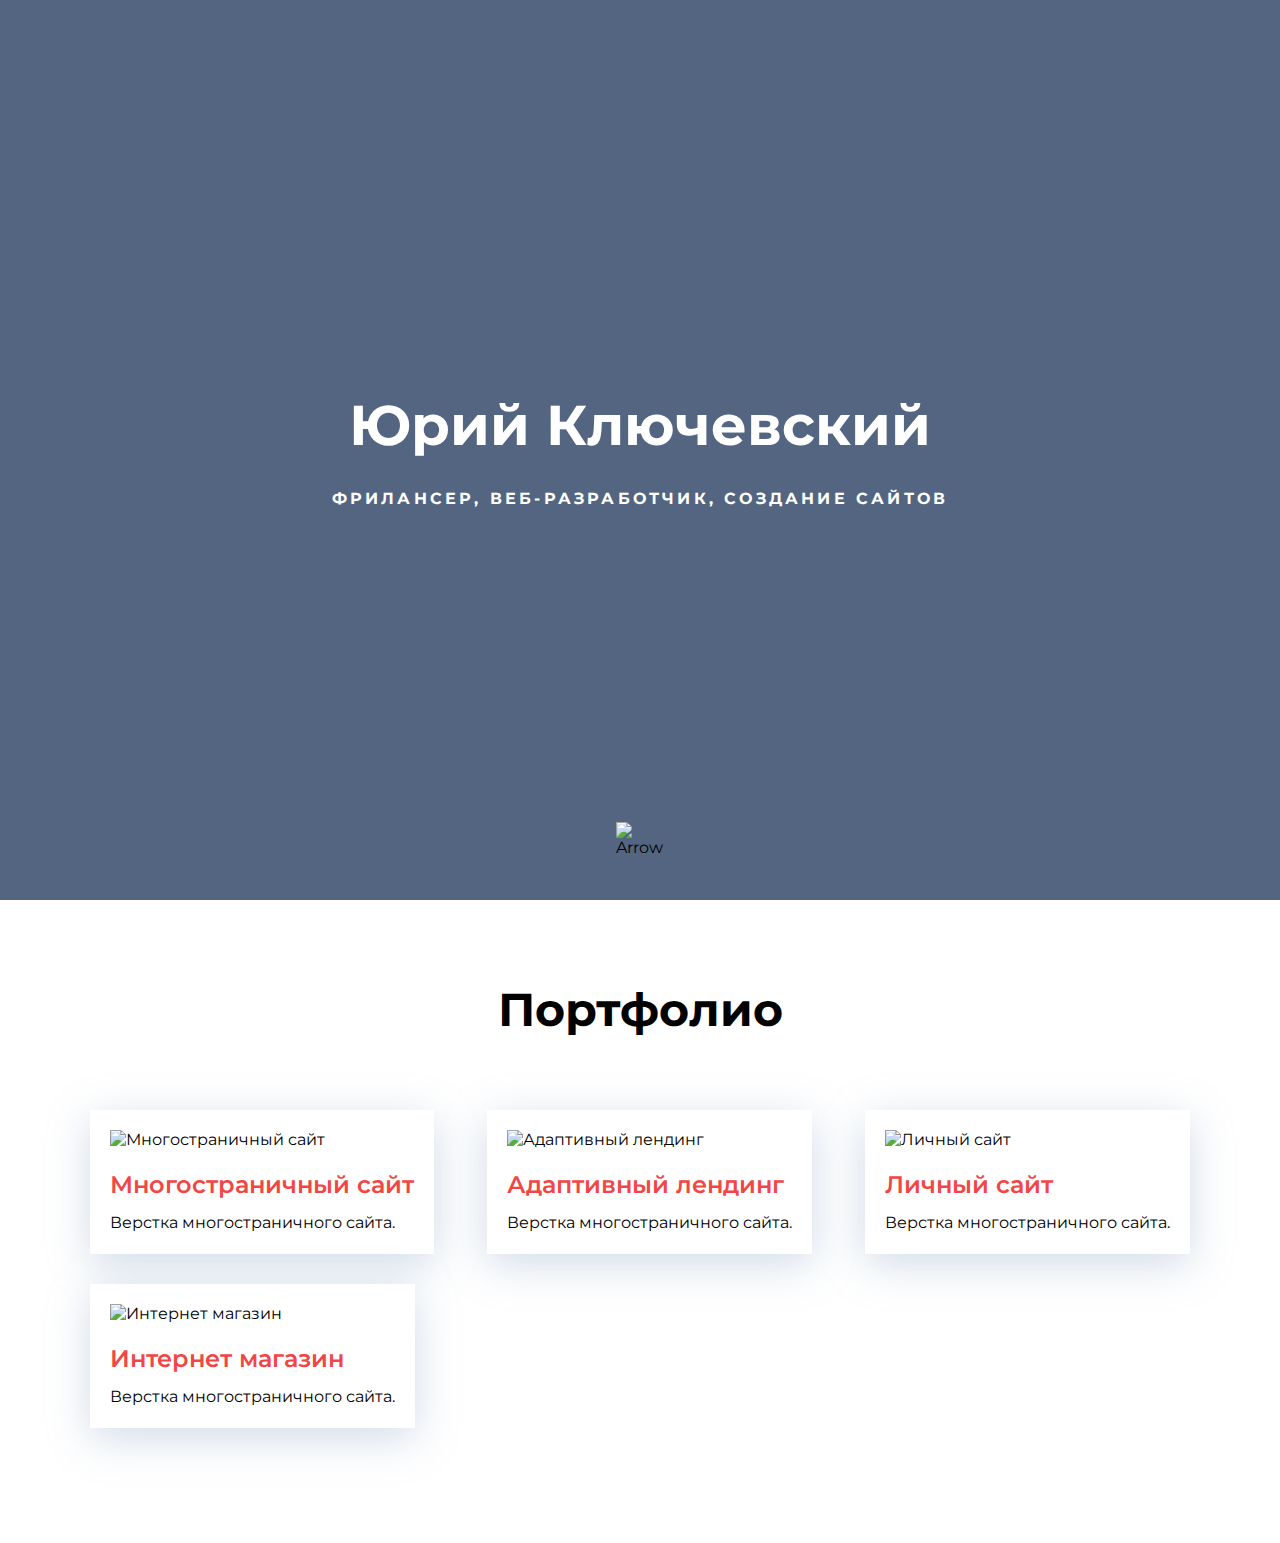
==== index.html @ 685be7bf "bug fixes" ====
<!DOCTYPE html>
<html lang="ru">
  <head>
    <meta charset="UTF-8" />
    <meta http-equiv="X-UA-Compatible" content="IE=edge" />
    <meta name="viewport" content="width=device-width, initial-scale=1.0" />
    <title>Сайт Портфолио</title>
    <link rel="stylesheet" href="./css/main.css" />
    <link rel="preconnect" href="https://fonts.googleapis.com" />
    <link rel="preconnect" href="https://fonts.gstatic.com" crossorigin />
    <link
      href="https://fonts.googleapis.com/css2?family=Montserrat:wght@400;600;700&display=swap"
      rel="stylesheet"
    />
  </head>
  <body>
    <div class="header">
      <h1 class="header-title">Юрий Ключевский</h1>
      <p class="header-subtitle">фрилансер, веб-разработчик, создание сайтов</p>
      <div class="header-arrow">
        <img src="./img/header/chevron-down.svg" alt="Arrow">
      </div>
    </div>
    <div class="portfolio">
      <div class="container">
        <h2 class="portfolio-header">Портфолио</h2>

        <div class="portfolio-cards-wrapper">
          <div class="card">
            <img class="card-img" src="./img/portfolio/forest.jpg" alt="Многостраничный сайт">
            <h3 class="card-title">Многостраничный сайт</h3>
            <p>Верстка многостраничного сайта.</p>
          </div>
          <div class="card">
            <img class="card-img" src="./img/portfolio/unit.jpg" alt="Адаптивный лендинг">
            <h3 class="card-title">Адаптивный лендинг</h3>
            <p>Верстка многостраничного сайта.</p>
          </div>
          <div class="card">
            <img class="card-img" src="./img/portfolio/portfolio.jpg" alt="Личный сайт">
            <h3 class="card-title">Личный сайт</h3>
            <p>Верстка многостраничного сайта.</p>
          </div>
          <div class="card">
            <img class="card-img" src="./img/portfolio/quantum.jpg" alt="Интернет магазин">
            <h3 class="card-title">Интернет магазин</h3>
            <p>Верстка многостраничного сайта.</p>
          </div>
        </div>

      </div>
    </div>
  </body>
</html>
---- css/main.css ----
* {
  box-sizing: border-box;
}

body {
  margin: 0;
  font-family: "Montserrat", sans-serif;
}

.container {
  max-width: 1100px;
  margin:0 auto;
}

.none {
  display: none !important;
}

/* header */

.header {
  position: relative;
  /* Определяем модель flex-box для блока .header */
  display: flex;
  flex-direction: column; /* Выстраиваем flex-элементы в колонку, основная ось - y */
  justify-content: center; /* Выравнивание по основной оси */
  align-items: center; /* Выравнивание по поперечной оси */

  width: 100%;
  height: 100vh;

  background-color: #536580;
  background-image: url("./../img/header/header-bg.jpg");
  background-size: cover;
  background-position: center;
}

.header-title {
  margin: 0;
  margin-bottom: 25px;
  font-weight: 700;
  font-size: 56px;
  line-height: 130%;
  color: #ffffff;
}

.header-subtitle {
  margin: 0;
  font-weight: 700;
  font-size: 16px;
  line-height: 150%;
  letter-spacing: 0.2em;
  text-transform: uppercase;
  color: #ffffff;
}

.header-arrow {
  width: 48px;
  height: 48px;
  position: absolute;
  bottom: 30px;
  left: 50%;
  transform: translate(-50%, 0);
}

/* portfolio */

.portfolio {
  padding-top: 80px;
  padding-bottom: 115px;
}

.portfolio-cards-wrapper {
  display: flex;
  flex-wrap: wrap;
  justify-content: space-between;
}

.portfolio-header {
  margin: 0;
  margin-bottom: 40px;
  font-weight: 700;
  font-size: 46px;
  line-height: 130%;
  text-align: center;
  color: #000000;
}

.card {
  margin-top: 30px;
  padding: 20px;
  max-width: 540px;
  background-color: #ffffff;
  box-shadow: 0px 10px 40px rgba(126, 155, 189, 0.35);
}

  /* последний и 2ой от конца элементы */
/* .card:last-child, .card:nth-last-child(2) {
  margin-bottom: 0;
} */

.card-img {
  margin-bottom: 20px;
}
.card-title {
  margin: 0;
  margin-bottom: 13px;
  font-weight: 600;
  font-size: 24px;
  line-height: 130%;
  color: #f24646;
}

.card p {
  margin: 0;
  font-weight: 400;
  font-size: 16px;
  line-height: 130%;
  color: #000000;
}

/* h3 {
  margin: 0;
} */
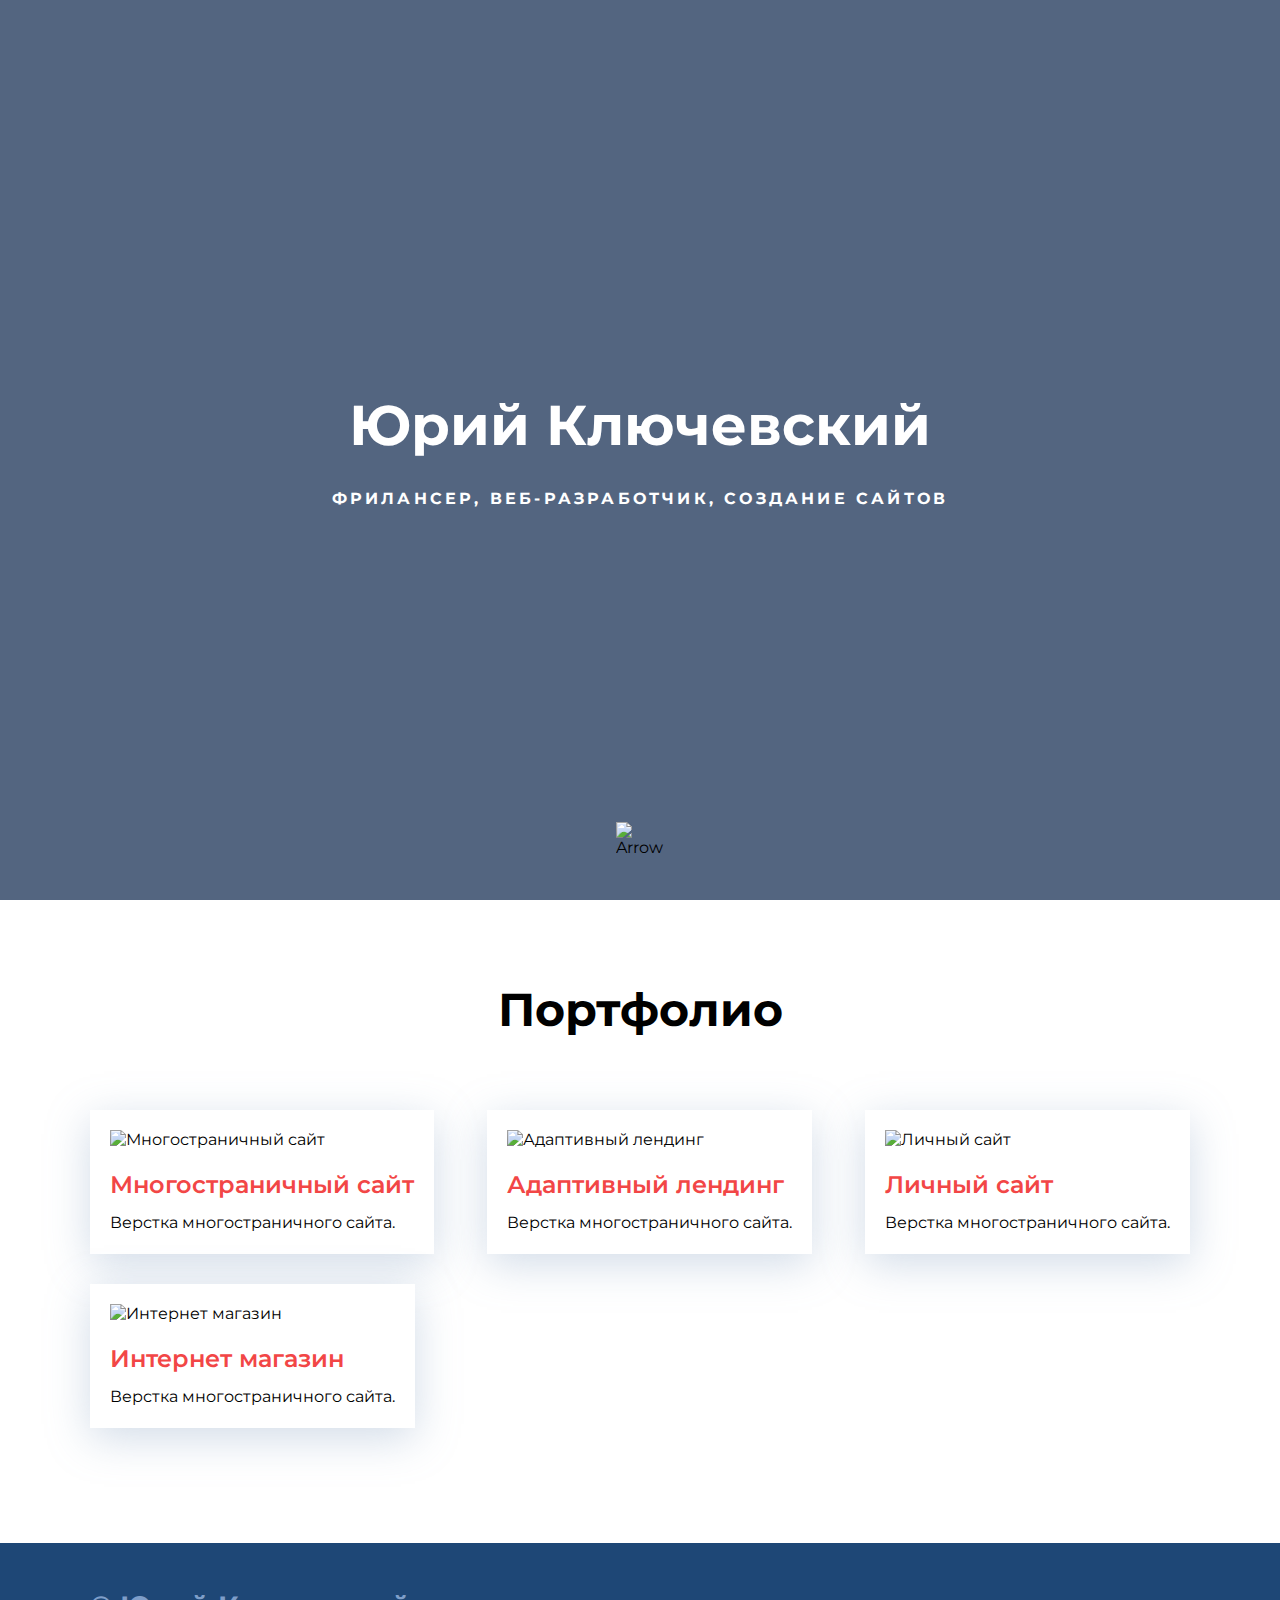
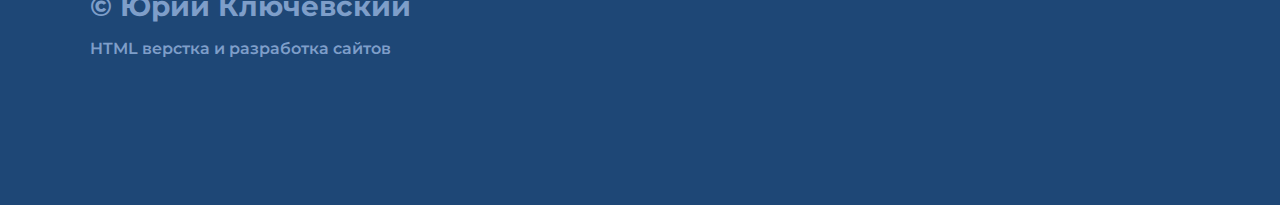
==== commit ce9d366c: "footer" ====
--- a/index.html
+++ b/index.html
@@ -21,10 +21,12 @@
         <img src="./img/header/chevron-down.svg" alt="Arrow">
       </div>
     </div>
+    
+    <!-- portfolio -->
+
     <div class="portfolio">
       <div class="container">
         <h2 class="portfolio-header">Портфолио</h2>
-
         <div class="portfolio-cards-wrapper">
           <div class="card">
             <img class="card-img" src="./img/portfolio/forest.jpg" alt="Многостраничный сайт">
@@ -47,7 +49,23 @@
             <p>Верстка многостраничного сайта.</p>
           </div>
         </div>
+      </div>
+    </div>
+    
+    <!-- //portfolio -->
 
+    <!-- footer -->
+
+    <div class="footer">
+      <div class="container">
+        <div class="footer-row">
+          <div class="footer-copyright">
+            <div class="footer-copyright-name">
+              © Юрий Ключевский
+            </div>
+            <p>HTML верстка и разработка сайтов</p>
+          </div>
+        </div>
       </div>
     </div>
   </body>
--- a/css/main.css
+++ b/css/main.css
@@ -3,6 +3,7 @@
 }
 
 body {
+  /* max-width: 1440px; */
   margin: 0;
   font-family: "Montserrat", sans-serif;
 }
@@ -119,6 +120,35 @@
   color: #000000;
 }
 
-/* h3 {
+/* footer */
+
+.footer {
+  padding-top: 45px;
+  padding-bottom: 130px;
+  color: white;
+  background: #1E4776;
+}
+
+.footer-row {
+  display: flex;
+  flex-direction: row;
+  justify-content: space-between;
+}
+
+.footer-copyright {
+  line-height: 1.3;
+  color: #7E9EC9;
+}
+
+.footer-copyright-name {
+  font-weight: 700;
+  font-size: 28px;
+  margin-bottom: 15px;
+}
+
+.footer-copyright p {
+  font-weight: 600;
+  font-size: 16px;
   margin: 0;
-} */+  margin-bottom: 15px;
+}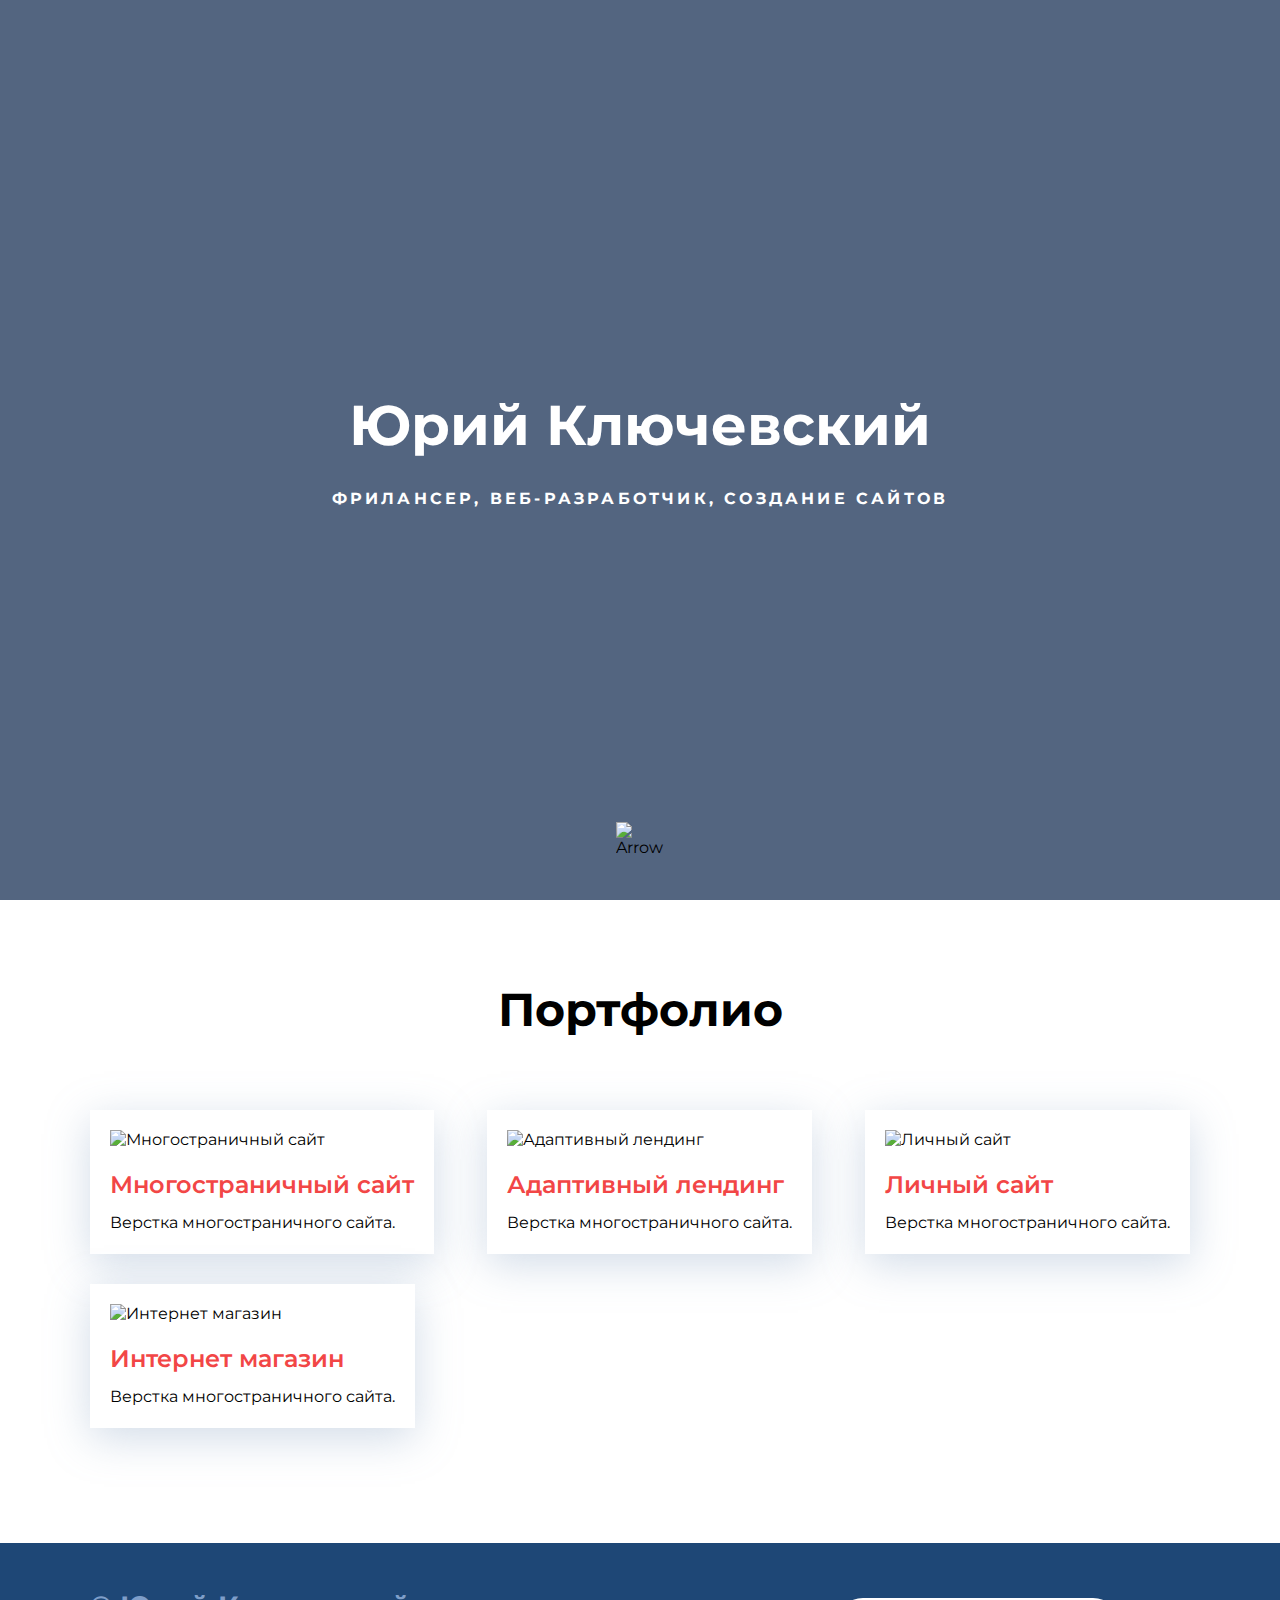
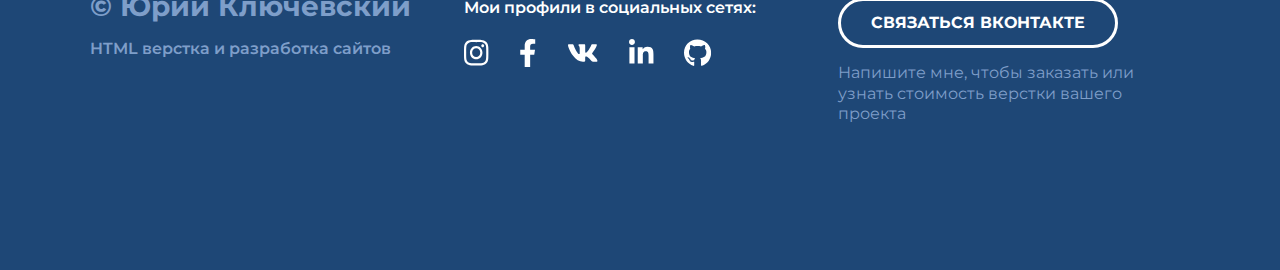
==== commit 82ddf256: "Верстка главной страницы окончена" ====
--- a/index.html
+++ b/index.html
@@ -59,14 +59,45 @@
     <div class="footer">
       <div class="container">
         <div class="footer-row">
-          <div class="footer-copyright">
+
+            <!--copyright -->
+          <div class="footer-copyright footer-col">
             <div class="footer-copyright-name">
               © Юрий Ключевский
             </div>
             <p>HTML верстка и разработка сайтов</p>
           </div>
+            <!--copyright -->
+
+             <!-- icons -->
+          <div class="footer-icons footer-col">
+            <p>Мои профили в социальных сетях:</p>
+            <div class="footer-icons-row">
+              <a href="#">
+                <img src="./img/icons/instagram.svg" alt="instagram">
+              </a>
+              <a href="#">
+                <img src="./img/icons/facebook.svg" alt="facebook">
+              </a>
+              <a href="#">
+                <img src="./img/icons/vk.svg" alt="vk">
+              </a>
+              <a href="#">
+                <img src="./img/icons/linkedin.svg" alt="linkedin">
+              </a>
+              <a href="#">
+                <img src="./img/icons/github.svg" alt="github">
+              </a>
+            </div>
+          </div>
+            <!-- // icons -->
+          <div class="footer-contacts footer-col">
+            <a href="#" class="footer-button">Связаться Вконтакте</a>
+            <p>Напишите мне, чтобы заказать или узнать стоимость верстки вашего проекта</p>
+          </div>
         </div>
       </div>
     </div>
+
   </body>
 </html>
--- a/css/main.css
+++ b/css/main.css
@@ -135,6 +135,11 @@
   justify-content: space-between;
 }
 
+.footer-col {
+  max-width: 350px;
+  flex-grow: 1;
+}
+
 .footer-copyright {
   line-height: 1.3;
   color: #7E9EC9;
@@ -147,8 +152,54 @@
 }
 
 .footer-copyright p {
+  margin: 0;
+  margin-bottom: 15px;
   font-weight: 600;
   font-size: 16px;
-  margin: 0;
-  margin-bottom: 15px;
+}
+
+.footer-icons p {
+  margin: 0;
+  margin-top: 10px;
+  font-weight: 600;
+  font-size: 16px;
+  line-height: 1.3;
+}
+
+.footer-icons-row { 
+  margin: 20px 0;
+  display: flex;
+  align-items: center;
+}
+
+.footer-icons-row > * + * {
+  margin-left: 30px;
+}
+
+.footer-contacts {
+  max-width: 352px;
+  padding-top: 10px;
+}
+
+.footer-button {
+  display: inline-block;
+  height: 50px;
+  padding: 0 30px;
+
+  border: 3px solid #FFFFFF;
+  border-radius: 50px;
+
+  color: white;
+  line-height: 44px;
+  font-weight: 700;
+  font-size: 16px;
+  text-transform: uppercase;
+  text-decoration: none;
+}
+
+.footer-contacts p {
+  margin: 15px 0;
+  font-size: 16px;
+  line-height: 1.3;
+  color: #7E9EC9;
 }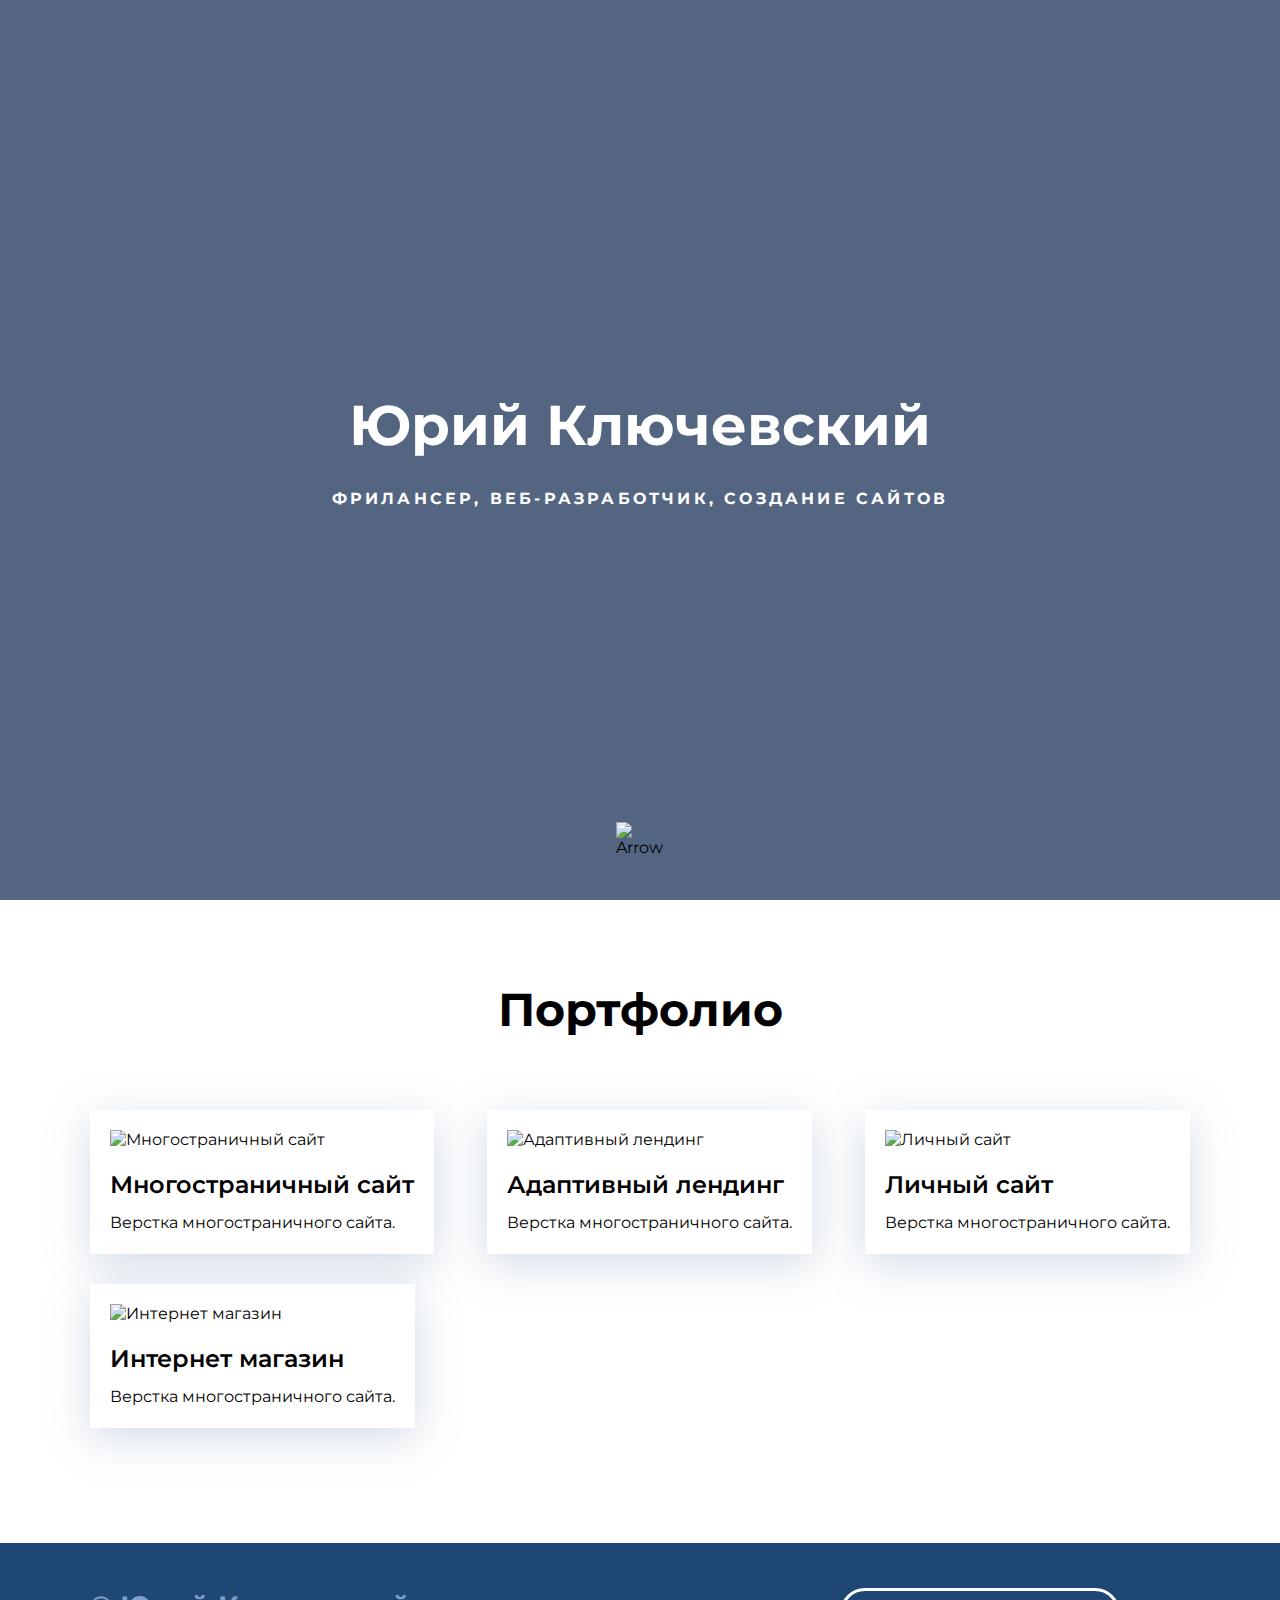
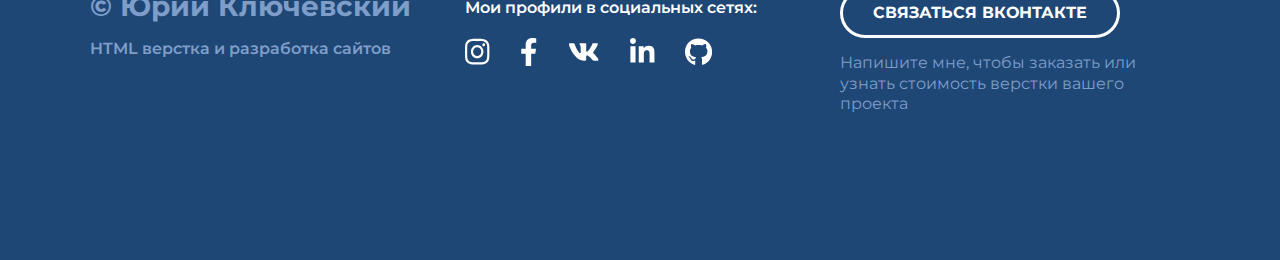
==== commit 1722a699: "Добавление hover на кнопки. Семантика." ====
--- a/index.html
+++ b/index.html
@@ -14,49 +14,64 @@
     />
   </head>
   <body>
-    <div class="header">
+
+    <!-- header -->
+
+    <header class="header">
       <h1 class="header-title">Юрий Ключевский</h1>
       <p class="header-subtitle">фрилансер, веб-разработчик, создание сайтов</p>
       <div class="header-arrow">
         <img src="./img/header/chevron-down.svg" alt="Arrow">
       </div>
-    </div>
+    </header>
+
+    <!-- //header -->
     
-    <!-- portfolio -->
+    <!-- main -->
 
-    <div class="portfolio">
-      <div class="container">
-        <h2 class="portfolio-header">Портфолио</h2>
-        <div class="portfolio-cards-wrapper">
-          <div class="card">
-            <img class="card-img" src="./img/portfolio/forest.jpg" alt="Многостраничный сайт">
-            <h3 class="card-title">Многостраничный сайт</h3>
-            <p>Верстка многостраничного сайта.</p>
-          </div>
-          <div class="card">
-            <img class="card-img" src="./img/portfolio/unit.jpg" alt="Адаптивный лендинг">
-            <h3 class="card-title">Адаптивный лендинг</h3>
-            <p>Верстка многостраничного сайта.</p>
-          </div>
-          <div class="card">
-            <img class="card-img" src="./img/portfolio/portfolio.jpg" alt="Личный сайт">
-            <h3 class="card-title">Личный сайт</h3>
-            <p>Верстка многостраничного сайта.</p>
-          </div>
-          <div class="card">
-            <img class="card-img" src="./img/portfolio/quantum.jpg" alt="Интернет магазин">
-            <h3 class="card-title">Интернет магазин</h3>
-            <p>Верстка многостраничного сайта.</p>
+    <main>
+      <section class="portfolio">
+        <div class="container">
+          <h2 class="portfolio-header">Портфолио</h2>
+          <div class="portfolio-cards-wrapper">
+            <div class="card">
+              <a href="forest-travel.html" class="card-link">
+                <img class="card-img" src="./img/portfolio/forest.jpg" alt="Многостраничный сайт">
+                <h3 class="card-title">Многостраничный сайт</h3>
+                <p>Верстка многостраничного сайта.</p>
+              </a>
+            </div>
+            <div class="card">
+              <a href="#" class="card-link">
+                <img class="card-img" src="./img/portfolio/unit.jpg" alt="Адаптивный лендинг">
+                <h3 class="card-title">Адаптивный лендинг</h3>
+                <p>Верстка многостраничного сайта.</p>
+              </a>
+            </div>
+            <div class="card">
+              <a href="#" class="card-link">
+                <img class="card-img" src="./img/portfolio/portfolio.jpg" alt="Личный сайт">
+                <h3 class="card-title">Личный сайт</h3>
+                <p>Верстка многостраничного сайта.</p>
+              </a>              
+            </div>
+            <div class="card">
+              <a href="#" class="card-link">
+                <img class="card-img" src="./img/portfolio/quantum.jpg" alt="Интернет магазин">
+                <h3 class="card-title">Интернет магазин</h3>
+                <p>Верстка многостраничного сайта.</p>
+              </a>              
+            </div>
           </div>
         </div>
-      </div>
-    </div>
+      </section>
+    </main>
     
-    <!-- //portfolio -->
+    <!-- //main -->
 
     <!-- footer -->
 
-    <div class="footer">
+    <footer class="footer">
       <div class="container">
         <div class="footer-row">
 
@@ -97,7 +112,9 @@
           </div>
         </div>
       </div>
-    </div>
+    </footer>
+
+    <!-- footer -->
 
   </body>
 </html>
--- a/css/main.css
+++ b/css/main.css
@@ -6,6 +6,11 @@
   /* max-width: 1440px; */
   margin: 0;
   font-family: "Montserrat", sans-serif;
+  color: #000000;
+}
+
+a {
+  text-decoration: none;
 }
 
 .container {
@@ -89,10 +94,10 @@
 
 .card {
   margin-top: 30px;
-  padding: 20px;
   max-width: 540px;
   background-color: #ffffff;
   box-shadow: 0px 10px 40px rgba(126, 155, 189, 0.35);
+  transition: transform 0.2s ease-in;
 }
 
   /* последний и 2ой от конца элементы */
@@ -100,6 +105,21 @@
   margin-bottom: 0;
 } */
 
+.card:hover {
+  transform: translateY(-15px);
+}
+
+.card-link {
+  display: block;
+  padding: 20px;
+  color: black;
+  transition: color 0.2s ease-in;
+}
+
+.card-link:hover {
+  color: rgb(39, 91, 236);
+}
+
 .card-img {
   margin-bottom: 20px;
 }
@@ -109,7 +129,6 @@
   font-weight: 600;
   font-size: 24px;
   line-height: 130%;
-  color: #f24646;
 }
 
 .card p {
@@ -117,7 +136,6 @@
   font-weight: 400;
   font-size: 16px;
   line-height: 130%;
-  color: #000000;
 }
 
 /* footer */
@@ -167,7 +185,7 @@
 }
 
 .footer-icons-row { 
-  margin: 20px 0;
+  margin: 19px 0;
   display: flex;
   align-items: center;
 }
@@ -177,8 +195,8 @@
 }
 
 .footer-contacts {
-  max-width: 352px;
-  padding-top: 10px;
+  max-width: 350px;
+  padding-top: 0px;
 }
 
 .footer-button {
@@ -190,11 +208,17 @@
   border-radius: 50px;
 
   color: white;
+  font-weight: 700;
+  font-size: 16px;
   line-height: 44px;
-  font-weight: 700;
-  font-size: 16px;
   text-transform: uppercase;
   text-decoration: none;
+  transition: all 0.2s ease-in;
+}
+
+.footer-button:hover {
+  background-color: #FFFFFF;
+  color: #1E4776;
 }
 
 .footer-contacts p {
@@ -202,4 +226,54 @@
   font-size: 16px;
   line-height: 1.3;
   color: #7E9EC9;
+}
+
+/* // footer */
+
+/* forest-travel */
+
+.project {
+  padding: 80px 0 120px;
+  text-align: center;
+}
+
+.project-header {
+  margin: 0 0 40px;
+  font-weight: 700;
+  font-size: 46px;
+  line-height: 1.3;
+}
+.project-img {
+  margin-bottom: 70px;
+}
+
+.project-description {
+  max-width: 730px;
+  margin: 0 auto 60px;
+}
+
+.project-description p {
+  margin: 0 0 15px;
+}
+
+.project-btn-back {
+  display: inline-block;
+  height: 60px;
+  padding: 0 30px;
+
+  border: 3px solid #275BEC;
+  border-radius: 50px;
+
+  color: #275BEC;;
+  font-weight: 700;
+  font-size: 16px;
+  line-height: 54px;
+  text-transform: uppercase;
+  text-decoration: none;
+  transition: all 0.2s ease-in;
+}
+
+.project-btn-back:hover {
+  background-color: #275BEC;
+  color: #ffffff;
 }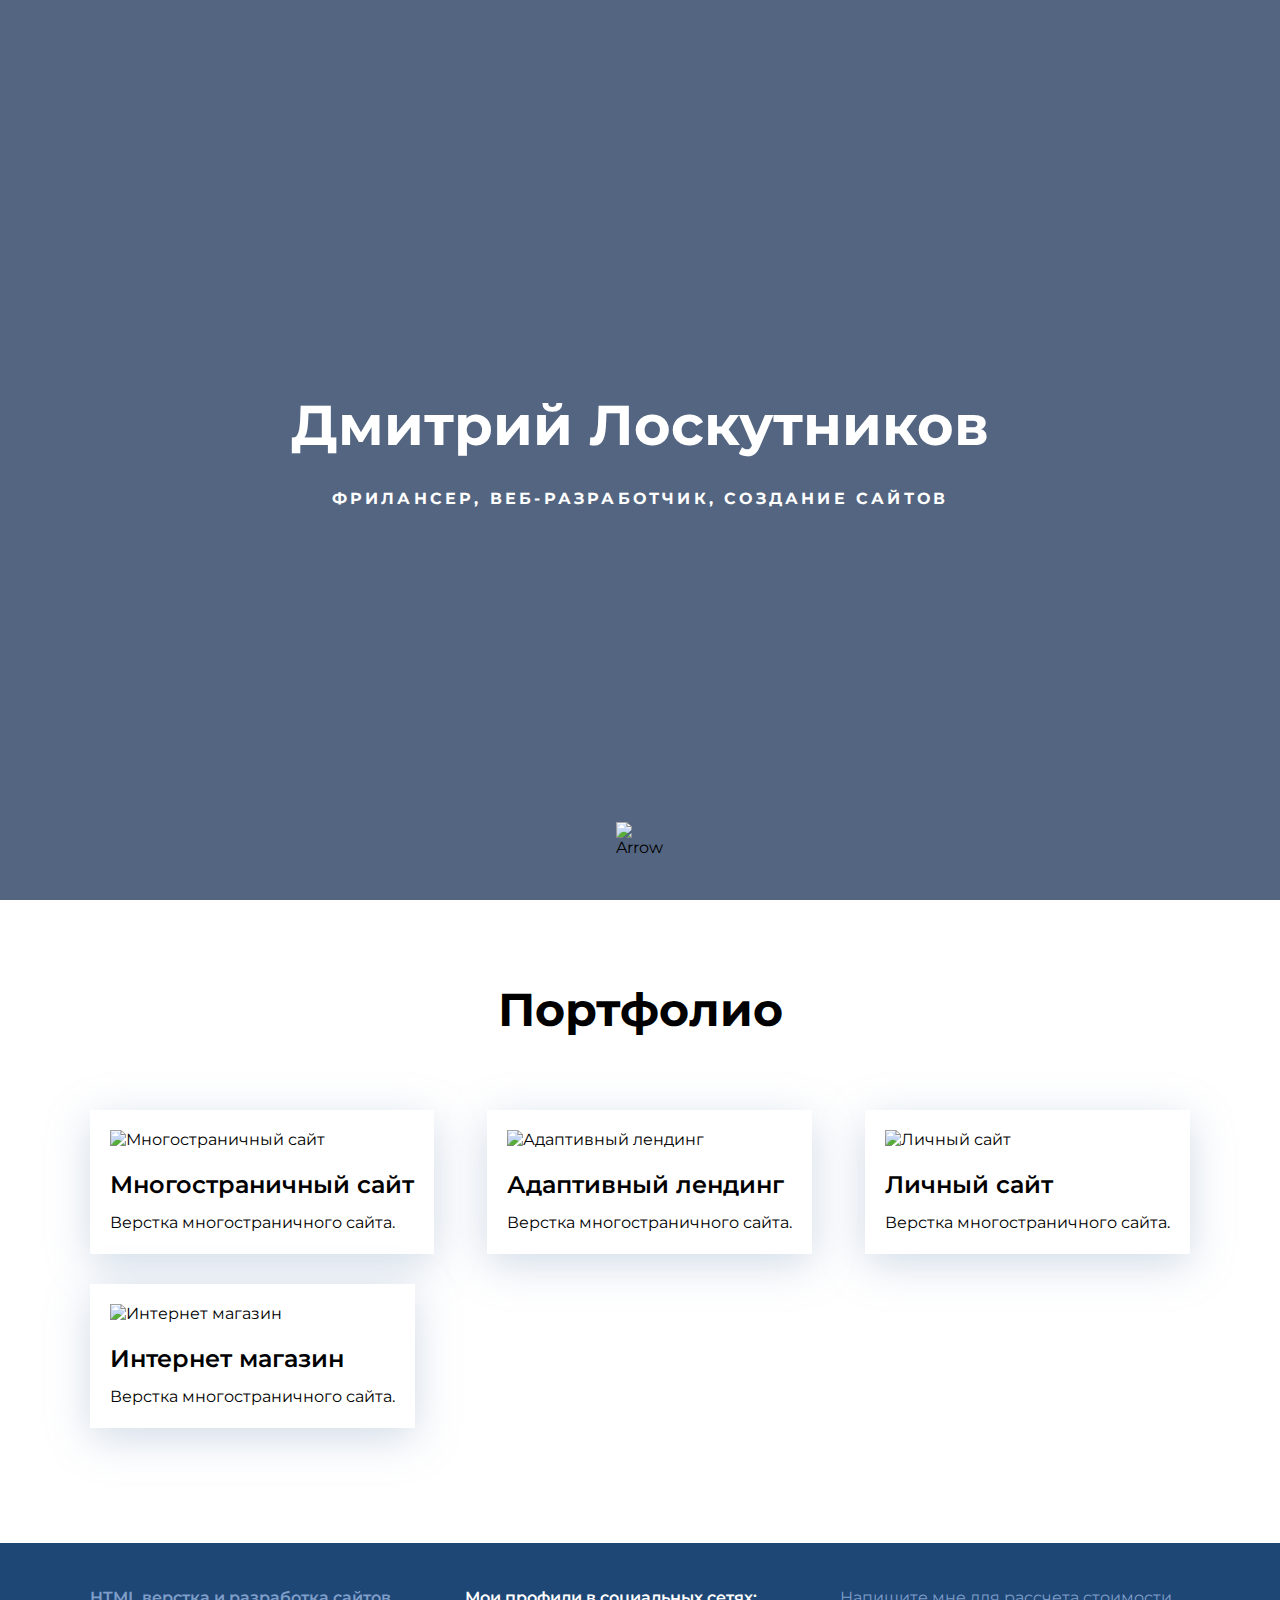
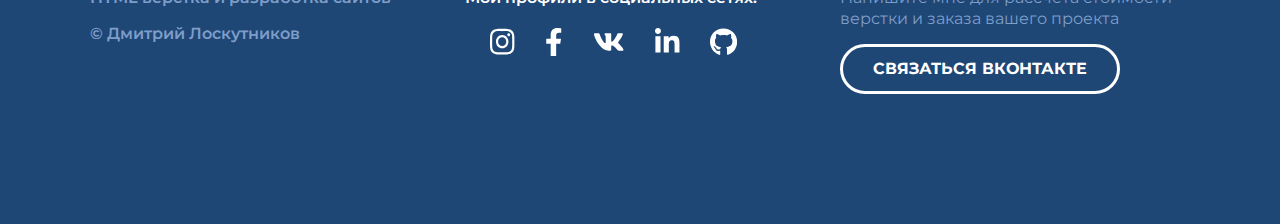
==== commit d8333d56: "исправление надочетов" ====
--- a/index.html
+++ b/index.html
@@ -14,21 +14,16 @@
     />
   </head>
   <body>
-
-    <!-- header -->
-
+      <!-- header -->
     <header class="header">
-      <h1 class="header-title">Юрий Ключевский</h1>
+      <h1 class="header-title">Дмитрий Лоскутников</h1>
       <p class="header-subtitle">фрилансер, веб-разработчик, создание сайтов</p>
       <div class="header-arrow">
         <img src="./img/header/chevron-down.svg" alt="Arrow">
       </div>
     </header>
-
-    <!-- //header -->
-    
-    <!-- main -->
-
+      <!-- //header -->
+      <!-- main -->
     <main>
       <section class="portfolio">
         <div class="container">
@@ -66,25 +61,18 @@
         </div>
       </section>
     </main>
-    
-    <!-- //main -->
-
-    <!-- footer -->
-
+      <!-- //main -->
+      <!-- footer -->
     <footer class="footer">
       <div class="container">
         <div class="footer-row">
-
             <!--copyright -->
           <div class="footer-copyright footer-col">
-            <div class="footer-copyright-name">
-              © Юрий Ключевский
-            </div>
             <p>HTML верстка и разработка сайтов</p>
+            <p>© Дмитрий Лоскутников</p>
           </div>
-            <!--copyright -->
-
-             <!-- icons -->
+            <!-- // copyright -->
+            <!-- icons -->
           <div class="footer-icons footer-col">
             <p>Мои профили в социальных сетях:</p>
             <div class="footer-icons-row">
@@ -107,14 +95,13 @@
           </div>
             <!-- // icons -->
           <div class="footer-contacts footer-col">
+            <p>Напишите мне для рассчета стоимости верстки и заказа вашего проекта</p>
             <a href="#" class="footer-button">Связаться Вконтакте</a>
-            <p>Напишите мне, чтобы заказать или узнать стоимость верстки вашего проекта</p>
           </div>
         </div>
       </div>
     </footer>
-
-    <!-- footer -->
+      <!-- // footer -->
 
   </body>
 </html>
--- a/css/main.css
+++ b/css/main.css
@@ -178,16 +178,14 @@
 
 .footer-icons p {
   margin: 0;
-  margin-top: 10px;
   font-weight: 600;
   font-size: 16px;
   line-height: 1.3;
 }
 
 .footer-icons-row { 
-  margin: 19px 0;
-  display: flex;
-  align-items: center;
+  margin: 19px 0 19px 25px;
+  display: flex;
 }
 
 .footer-icons-row > * + * {
@@ -197,6 +195,13 @@
 .footer-contacts {
   max-width: 350px;
   padding-top: 0px;
+}
+
+.footer-contacts p {
+  margin: 0 0 15px;
+  font-size: 16px;
+  line-height: 1.3;
+  color: #7E9EC9;
 }
 
 .footer-button {
@@ -221,13 +226,6 @@
   color: #1E4776;
 }
 
-.footer-contacts p {
-  margin: 15px 0;
-  font-size: 16px;
-  line-height: 1.3;
-  color: #7E9EC9;
-}
-
 /* // footer */
 
 /* forest-travel */
